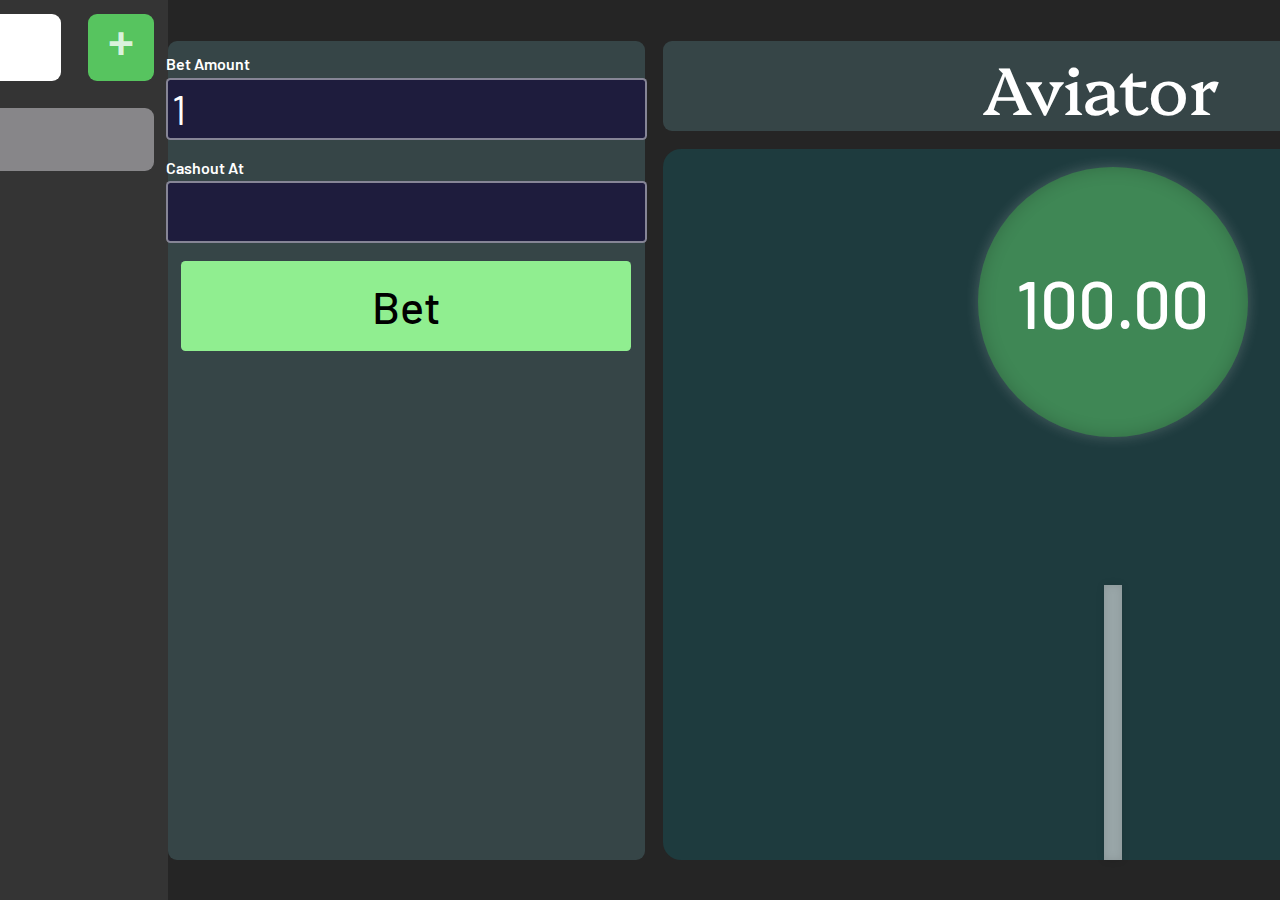
==== Aviator/index.html @ ac131eb3 "aviator des added" ====
<!DOCTYPE html>
<html lang="en">
<head>
    <meta charset="UTF-8">
    <meta name="viewport" content="width=device-width, initial-scale=1.0">
    <title>Aviator</title>
    <link rel="stylesheet" href="style.css">
    <link rel="stylesheet" href="https://cdnjs.cloudflare.com/ajax/libs/font-awesome/6.6.0/css/all.min.css" integrity="sha512-Kc323vGBEqzTmouAECnVceyQqyqdsSiqLQISBL29aUW4U/M7pSPA/gEUZQqv1cwx4OnYxTxve5UMg5GT6L4JJg==" crossorigin="anonymous" referrerpolicy="no-referrer" />
    <link rel="icon" href="../images/icon.png" type="image/png">
</head>
<body>
    <div class="sidebar">
        <div class="money">
            <div class="text" id="money">
                100.00
            </div>
            <div class="add-money" onclick="addMoney()">
                +
            </div>
        </div>
        <div class="info">
            <div class="box">
                Mines
            </div>
        </div>
    </div>
    <div class="main">
        <div class="settings">
            <div class="box">
                <p>Bet Amount</p>
                <input type="text" name="bet" id="bet" class="before" value="1">
            </div>
            
            <div class="box">
                <p>Cashout At</p>
                <input type="text" name="cashout-at" id="cashout-at">
            </div>
            
            <button id="bet-btn" onclick="bet()">Bet</button>
            <div class="box after">
                <p>Total Profit</p>
                <input type="text" name="profit" id="profit" value="0" readonly>
            </div>
            <button id="cashout-btn" class="after" onclick="cashout()">Cashout</button>
        </div>

        <div class="game">
            <div class="header">
                Aviator<i class="fa-solid fa-plane-departure"></i>
            </div>
            <div class="field" id="field">
                <div class="factor" id="factor">
                    100.00<i class="fa-solid fa-xmark"></i>
                </div>

                <div class="plane" id="plane">
                    <i class="fa-solid fa-plane-up"></i>
                </div>
                
                <div class="line" id="line">
                    
                </div>
            </div>
        </div>
    </div>
    <script src="script.js"></script>
</body>
</html>
---- Aviator/style.css ----
@import url(https://fonts.googleapis.com/css2?family=Barlow:ital,wght@0,100;0,200;0,300;0,400;0,500;0,600;0,700;0,800;0,900;1,100;1,200;1,300;1,400;1,500;1,600;1,700;1,800;1,900&family=Courier+Prime:ital,wght@0,400;0,700;1,400;1,700&display=swap);
@import url(https://fonts.googleapis.com/css2?family=Barlow:ital,wght@0,100;0,200;0,300;0,400;0,500;0,600;0,700;0,800;0,900;1,100;1,200;1,300;1,400;1,500;1,600;1,700;1,800;1,900&family=Courier+Prime:ital,wght@0,400;0,700;1,400;1,700&family=Montserrat:ital,wght@0,100..900;1,100..900&family=Platypi:ital,wght@0,300..800;1,300..800&display=swap);

*{
    margin: 0;
    padding: 0;
    font-family: "Barlow", sans-serif;
}

body{
    display: flex;
    flex-direction: row;
    align-items: center;
    justify-content: center;
    height: 100vh;

    -webkit-user-select: none; /* Chrome/Safari */
    -moz-user-select: none; /* Firefox */
    -ms-user-select: none; /* IE10+ */
    user-select: none;
}

.sidebar{
    height: 100%;
    width: 50vmin;
    background: rgb(52, 52, 52);
}

.sidebar .money{
    display: flex;
    flex-direction: row;
    align-items: center;
    justify-content: center;
}

.sidebar .money .text{
    display: flex;
    align-items: center;
    justify-content: center;
    font-size: 5vmin;
    font-weight: 800;
    background-color: rgb(255, 255, 255);
    color: rgb(52, 52, 52);
    text-align: center;
    width: 100%;
    height: 7.5vmin;
    margin: 1.5vmin;
    border-radius: 1vmin;
}

.sidebar .money .add-money{
    display: flex;
    align-items: center;
    justify-content: center;
    text-align: center;
    font-size: 5vmin;
    background-color: rgb(87, 196, 95);
    text-align: center;
    width: 10vmin;
    height: 7.5vmin;
    margin: 1.5vmin;
    border-radius: 1vmin;
    font-family: 'Courier New', Courier, monospace;
    font-weight: bold;
    color: rgba(255, 255, 255, 0.79);
    transition: 0.5s;
}

.sidebar .info{
    display: flex;
    flex-direction: column;;
    align-items: center;
    justify-content: center;
}

.sidebar .info .box{
    display: flex;
    align-items: center;
    justify-content: start;
    width: 45vmin;
    height: 5vmin;
    margin: 1.5vmin;
    padding: 1vmin;
    font-size: 2.5vmin;
    font-weight: 600;
    border-radius: 1vmin;
    background-color: rgb(135, 134, 137);
    color: rgb(11, 11, 11);
}

.main{
    display: flex;
    align-items: center;
    justify-content: center;
    flex-direction: row;
    height: 100%;
    flex: 1;
    background: rgb(37, 37, 37);
}

.main .settings{
    display: flex;
    align-items: center;
    justify-content:start;
    flex-direction: column;

    width: 50vmin;
    height: 88vmin;
    background: rgb(54, 69, 71);
    color: white;
    font-weight: 600;
    padding: 1.5vmin;
    margin-right: 2vmin;
    gap: 2vmin;
    border-radius: 1vmin;
}

.main .settings .box{
    width: auto;
}

.main .settings .box p{
    margin-bottom: 0.5vmin;
}

.main .settings .box input{
    border: 2px solid rgba(255, 255, 255, 0.461);
    outline: none;
    padding: 0.5vmin;
    font-size: 4.5vmin;
    background: rgb(30, 28, 61);
    color: white;
    border-radius: 0.5vmin;
}

.main .settings .box input:disabled{
    opacity: 1;
    filter: saturate(50%);
}

.main .settings .box select{
    border: 2px solid rgba(255, 255, 255, 0.461);
    outline: none;
    width: 50vmin;
    padding: 0.5vmin;
    font-size: 4.5vmin;
    background: rgb(30, 28, 61);
    color: white;
    border-radius: 0.5vmin;
}

.main .settings .box select:disabled{
    opacity: 1;
    filter: saturate(50%);
}

.main .settings button{
    width: 100%;
    height: 10vmin;
    padding: 1vmin;
    font-size: 5vmin;
    font-weight: 500;
    background: lightgreen;
    border: none;
    outline: none;
    border-radius: 0.5vmin;

    transition: all 0.5s;
}

.main .settings button:hover{
    filter: brightness(0.7);
}

.main .settings button:active{
    transform: translateY(0.5vmin);
}

#bet-btn{
    margin-bottom: 5vmin;
}

.main .settings .after input{
    border: none;
    outline: none;
    background: rgb(63, 100, 63);
    color: rgb(255, 255, 255);
    box-shadow: 0 0 0.7vmin rgba(255, 255, 255, 0.2);
    width: 50vmin;
    padding: 0.5vmin;
    font-size: 4.5vmin;
}

#profit{
    cursor: default;
}

#cashout-btn{
    box-shadow: 0 0 1vmin rgba(255, 255, 255, 0.4);
}

.main .game{
    display: flex;
    align-items: center;
    justify-content: center;
    flex-direction: column;
}

.main .game .field{
    width: 100vmin;
    height: 79vmin;
    background: rgb(30, 59, 62);
    border-radius: 2vmin;

    display: flex;
    align-items: center;
    justify-content: start;
    flex-direction: column;
}

.main .game .field .factor{
    color: white;
    font-size: 7.5vmin;
    font-weight: 500;

    width: 30vmin;
    height: 30vmin;

    background: rgb(63, 135, 85);
    border-radius: 50%;
    
    display: flex;
    align-items: center;
    justify-content: center;

    box-shadow: 0 0 1.5vmin rgba(255, 255, 255, 0.2), inset 0 0 2vmin rgba(0, 0, 0, 0.2);

    margin-top: 2vmin;
}

.main .game .field .factor i{
    font-size: 5vmin;
}

.main .game .field .plane{
    color: rgb(130, 206, 122);
    text-shadow: 0 0 1vmin rgba(0, 0, 0, 0.452);
    margin-top: 1.5vmin;
    font-size: 20vmin;
    animation: flying 2s linear infinite;
    z-index: 1;
}

@keyframes flying{
    0%{
        transform: translateY(0);
    }

    25%{
        transform: translateY(1vmin);
    }
    
    50%{
        transform: translateY(-2vmin);
    }

    100%{
        transform: translateY(0);
    }
}

.main .game .field .line{
    width: 2vmin;
    height: 30.5vmin;
    background: rgba(255, 255, 255, 0.548);
    position: absolute;

    top: 65vmin;
    z-index: 0;

    box-shadow:0 0 1vmin rgb(0, 0, 0, 0.1), inset 0 0 1vmin rgb(0, 0, 0, 0.1);
    animation: stretch 2s linear infinite;
    transition: 0.5s;
    
}

@keyframes stretch{
    0%{
        transform: scaleX(1);
    }
    
    50%{
        transform: scaleX(0.9);
    }

    75%{
        transform: scaleX(1.25);
    }

    100%{
        transform: scaleX(1);
    }
}

.main .game .header{
    font-family: "Platypi", serif;
    width: 100vmin;
    height: 10vmin;
    margin-bottom: 2vmin;
    background: rgb(54, 69, 71);
    color: white;
    border-radius: 1vmin;
    display: flex;
    align-items: center;
    justify-content: center;
    font-size: 7.5vmin;
}

.main .game .header i{
    margin-left: 2.5vmin;
    color: rgb(138, 164, 156);
}

.main .game .field .box{
    position: relative;
    display: flex;
    align-items: center;
    justify-content: center;
    width: 100%; 
    height: 100%; 
    border-radius: 1vmin;
    background: rgb(71, 71, 101);
    box-shadow: 0 0 4vmin rgba(255, 255, 255, 0.1);
    transition: 0.5s;
}

.disabled{
    filter: brightness(0.25);
}

.active{
    cursor: pointer;
}

.before{
    transition: 0.5s;
}

.after{
    display: none;
}

.active:hover{
    filter: brightness(1.25);
    transform: scale(1.1);
}

.open{
    animation: open 0.5s linear forwards;
}

.open img{
    transform: scale(0);
    animation: show 0.1s linear forwards;
}

.add-money:hover{
    filter: brightness(0.8);
}

.add-money:active{
    transform: translateY(1vmin);
}
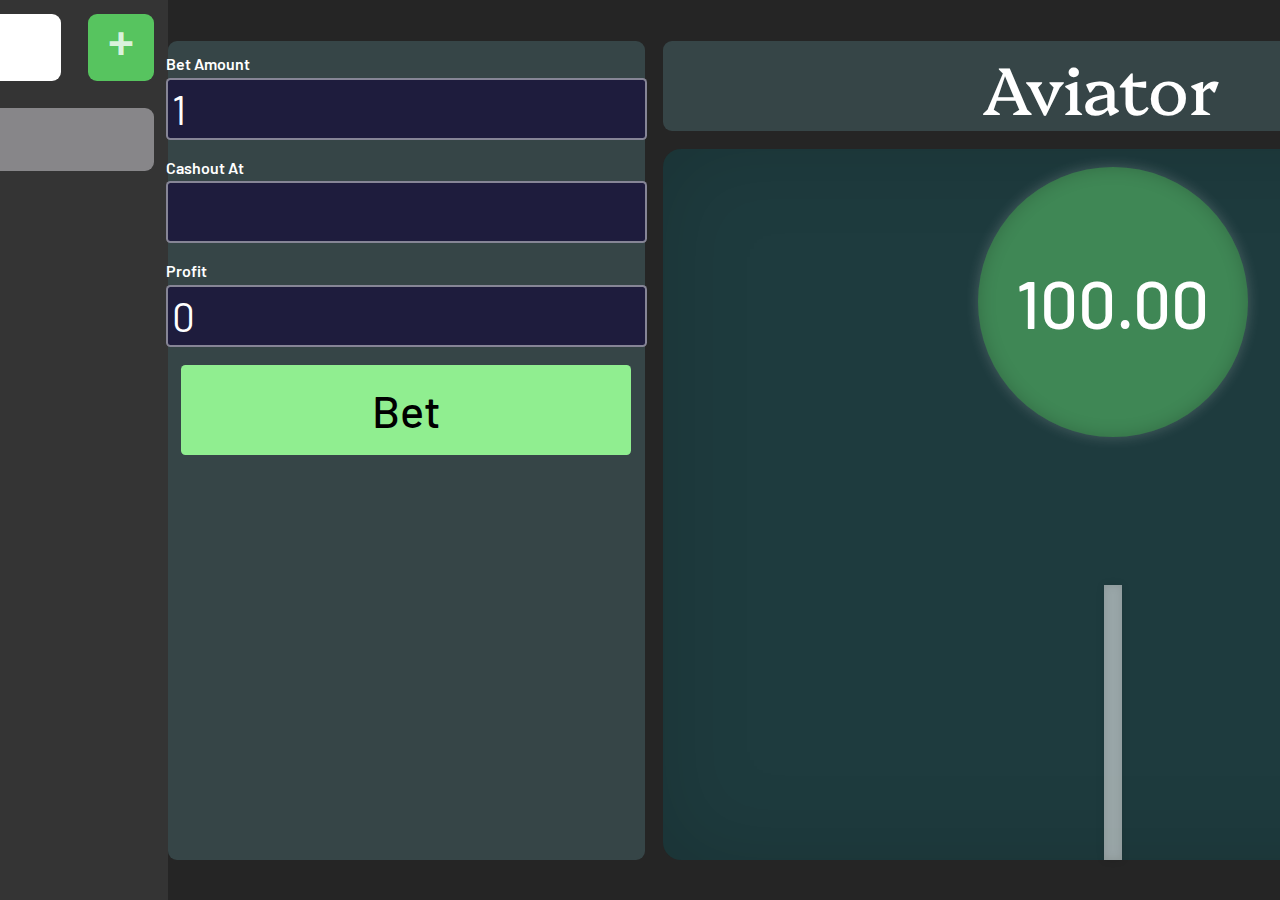
==== commit 76b40b73: "fixes" ====
--- a/Aviator/index.html
+++ b/Aviator/index.html
@@ -35,13 +35,13 @@
                 <p>Cashout At</p>
                 <input type="text" name="cashout-at" id="cashout-at">
             </div>
+
+            <div class="box">
+                <p>Profit</p>
+                <input type="text" name="profit" id="profit" value="0">
+            </div>
             
             <button id="bet-btn" onclick="bet()">Bet</button>
-            <div class="box after">
-                <p>Total Profit</p>
-                <input type="text" name="profit" id="profit" value="0" readonly>
-            </div>
-            <button id="cashout-btn" class="after" onclick="cashout()">Cashout</button>
         </div>
 
         <div class="game">
--- a/Aviator/style.css
+++ b/Aviator/style.css
@@ -216,6 +216,8 @@
     align-items: center;
     justify-content: start;
     flex-direction: column;
+
+    box-shadow: inset 0 0 10vmin rgba(0, 0, 0, 0.15);
 }
 
 .main .game .field .factor{
@@ -247,25 +249,21 @@
     text-shadow: 0 0 1vmin rgba(0, 0, 0, 0.452);
     margin-top: 1.5vmin;
     font-size: 20vmin;
-    animation: flying 2s linear infinite;
+    animation: flying 2s ease-in-out infinite;
     z-index: 1;
 }
 
 @keyframes flying{
     0%{
-        transform: translateY(0);
-    }
-
-    25%{
-        transform: translateY(1vmin);
-    }
-    
+        transform: translateY(0vmin);
+    }
+
     50%{
-        transform: translateY(-2vmin);
+        transform: translateY(10vmin);
     }
 
     100%{
-        transform: translateY(0);
+        transform: translateY(0vmin);
     }
 }
 
@@ -279,7 +277,7 @@
     z-index: 0;
 
     box-shadow:0 0 1vmin rgb(0, 0, 0, 0.1), inset 0 0 1vmin rgb(0, 0, 0, 0.1);
-    animation: stretch 2s linear infinite;
+    animation: stretch 2s ease infinite;
     transition: 0.5s;
     
 }
@@ -290,11 +288,7 @@
     }
     
     50%{
-        transform: scaleX(0.9);
-    }
-
-    75%{
-        transform: scaleX(1.25);
+        transform: scaleX(2);
     }
 
     100%{
@@ -321,49 +315,6 @@
     color: rgb(138, 164, 156);
 }
 
-.main .game .field .box{
-    position: relative;
-    display: flex;
-    align-items: center;
-    justify-content: center;
-    width: 100%; 
-    height: 100%; 
-    border-radius: 1vmin;
-    background: rgb(71, 71, 101);
-    box-shadow: 0 0 4vmin rgba(255, 255, 255, 0.1);
-    transition: 0.5s;
-}
-
-.disabled{
-    filter: brightness(0.25);
-}
-
-.active{
-    cursor: pointer;
-}
-
-.before{
-    transition: 0.5s;
-}
-
-.after{
-    display: none;
-}
-
-.active:hover{
-    filter: brightness(1.25);
-    transform: scale(1.1);
-}
-
-.open{
-    animation: open 0.5s linear forwards;
-}
-
-.open img{
-    transform: scale(0);
-    animation: show 0.1s linear forwards;
-}
-
 .add-money:hover{
     filter: brightness(0.8);
 }
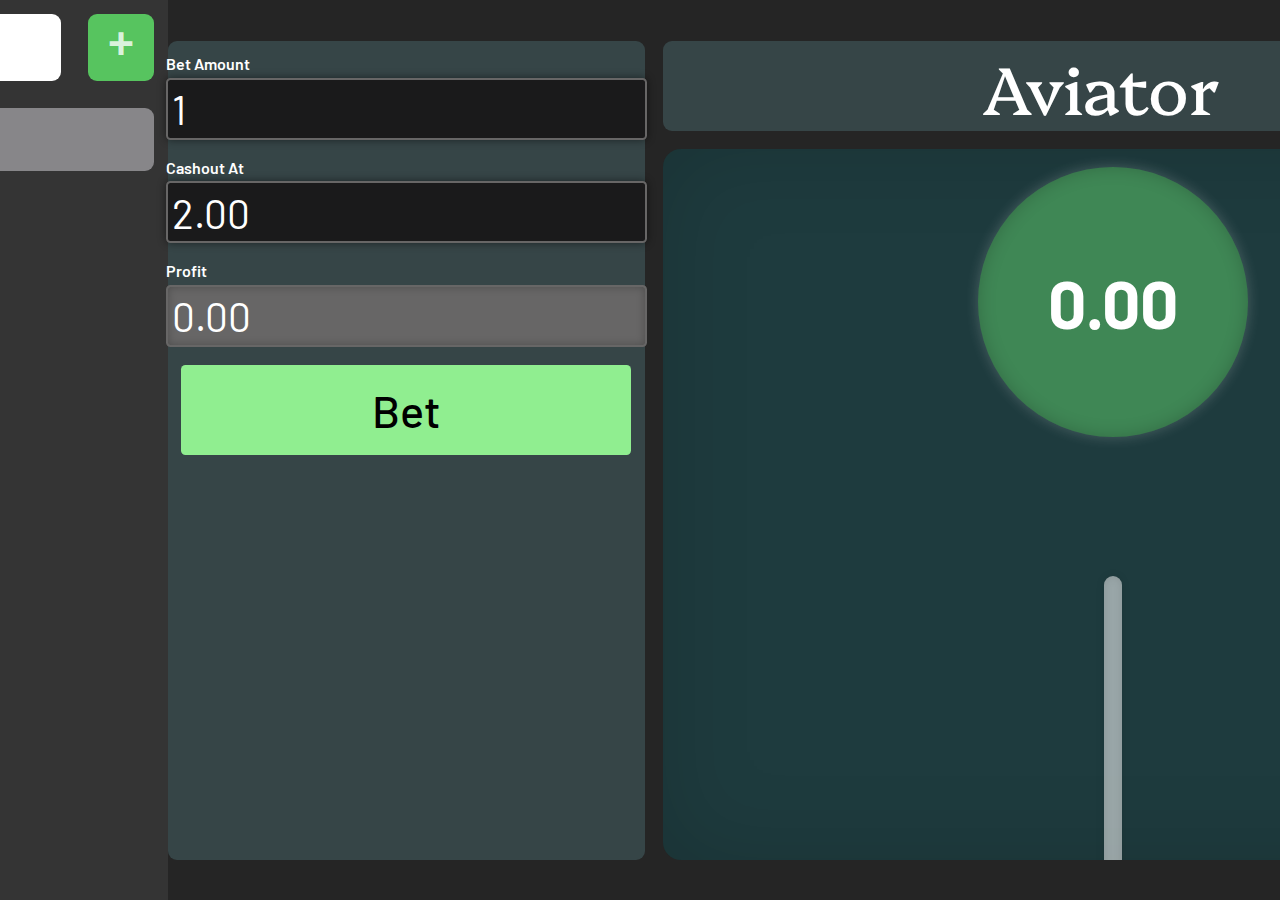
==== commit 23838f0d: "basic logic added" ====
--- a/Aviator/index.html
+++ b/Aviator/index.html
@@ -20,7 +20,7 @@
         </div>
         <div class="info">
             <div class="box">
-                Mines
+                Aviator
             </div>
         </div>
     </div>
@@ -28,20 +28,20 @@
         <div class="settings">
             <div class="box">
                 <p>Bet Amount</p>
-                <input type="text" name="bet" id="bet" class="before" value="1">
+                <input type="number" name="bet" id="bet" class="before" value="1" min="0.01">
             </div>
             
             <div class="box">
                 <p>Cashout At</p>
-                <input type="text" name="cashout-at" id="cashout-at">
+                <input type="text" name="cashout-at" id="cashout-at" value="2.00">
             </div>
 
             <div class="box">
                 <p>Profit</p>
-                <input type="text" name="profit" id="profit" value="0">
+                <input type="text" name="profit" id="profit" value="0.00" onmousedown="return false" readonly>
             </div>
             
-            <button id="bet-btn" onclick="bet()">Bet</button>
+            <button id="btn" onclick="start()">Bet</button>
         </div>
 
         <div class="game">
@@ -50,14 +50,14 @@
             </div>
             <div class="field" id="field">
                 <div class="factor" id="factor">
-                    100.00<i class="fa-solid fa-xmark"></i>
+                    0.00<i class="fa-solid fa-xmark"></i>
                 </div>
 
-                <div class="plane" id="plane">
+                <div class="plane anim" id="plane">
                     <i class="fa-solid fa-plane-up"></i>
                 </div>
                 
-                <div class="line" id="line">
+                <div class="line anim" id="line">
                     
                 </div>
             </div>
--- a/Aviator/style.css
+++ b/Aviator/style.css
@@ -124,18 +124,28 @@
 }
 
 .main .settings .box input{
-    border: 2px solid rgba(255, 255, 255, 0.461);
+    border: 2px solid rgb(103, 102, 102);
+    box-shadow: 0 0 1vmin rgba(0, 0, 0, 0.491);
     outline: none;
     padding: 0.5vmin;
     font-size: 4.5vmin;
-    background: rgb(30, 28, 61);
+    background: rgb(26, 26, 27);
     color: white;
     border-radius: 0.5vmin;
-}
-
-.main .settings .box input:disabled{
-    opacity: 1;
-    filter: saturate(50%);
+    appearance: none;
+}
+
+input::-webkit-outer-spin-button,
+input::-webkit-inner-spin-button {
+  -webkit-appearance: none;
+  margin: 0;
+}
+
+#profit{
+    border: 2px solid rgb(103, 102, 102);
+    background: rgb(103, 102, 102);
+    box-shadow:inset 0 0 1vmin rgba(0, 0, 0, 0.242);
+    user-select: none;
 }
 
 .main .settings .box select{
@@ -168,27 +178,16 @@
     transition: all 0.5s;
 }
 
-.main .settings button:hover{
+.main .settings button:enabled:hover{
     filter: brightness(0.7);
 }
 
-.main .settings button:active{
+.main .settings button:enabled:active{
     transform: translateY(0.5vmin);
 }
 
 #bet-btn{
     margin-bottom: 5vmin;
-}
-
-.main .settings .after input{
-    border: none;
-    outline: none;
-    background: rgb(63, 100, 63);
-    color: rgb(255, 255, 255);
-    box-shadow: 0 0 0.7vmin rgba(255, 255, 255, 0.2);
-    width: 50vmin;
-    padding: 0.5vmin;
-    font-size: 4.5vmin;
 }
 
 #profit{
@@ -218,12 +217,14 @@
     flex-direction: column;
 
     box-shadow: inset 0 0 10vmin rgba(0, 0, 0, 0.15);
+    overflow: hidden;
+    position: relative;
 }
 
 .main .game .field .factor{
     color: white;
     font-size: 7.5vmin;
-    font-weight: 500;
+    font-weight: 700;
 
     width: 30vmin;
     height: 30vmin;
@@ -238,19 +239,40 @@
     box-shadow: 0 0 1.5vmin rgba(255, 255, 255, 0.2), inset 0 0 2vmin rgba(0, 0, 0, 0.2);
 
     margin-top: 2vmin;
+    z-index: 2;
+
+    transition: 0.3s ease;
 }
 
 .main .game .field .factor i{
     font-size: 5vmin;
 }
 
+.main .game .field .factor.lose{
+    background: rgb(224, 73, 73);
+    color: rgb(94, 9, 9);
+}
+
 .main .game .field .plane{
-    color: rgb(130, 206, 122);
+    color: rgb(104, 104, 104);
     text-shadow: 0 0 1vmin rgba(0, 0, 0, 0.452);
     margin-top: 1.5vmin;
     font-size: 20vmin;
+    z-index: 1;
+
+    transition: all 0.5s ease, filter 0s, color 0.3s linear;
+    position: absolute;
+    top: 30vmin;
+    
+}
+
+button:disabled{
+    cursor:not-allowed;
+    filter: brightness(0.75);
+}
+
+.main .game .field .plane.anim{
     animation: flying 2s ease-in-out infinite;
-    z-index: 1;
 }
 
 @keyframes flying{
@@ -269,17 +291,21 @@
 
 .main .game .field .line{
     width: 2vmin;
-    height: 30.5vmin;
+    height: 45vmin;
     background: rgba(255, 255, 255, 0.548);
     position: absolute;
 
-    top: 65vmin;
+    top: 47.5vmin;
     z-index: 0;
 
     box-shadow:0 0 1vmin rgb(0, 0, 0, 0.1), inset 0 0 1vmin rgb(0, 0, 0, 0.1);
+    transition: all 1s ease, filter 0s, background 0.3s linear;
+
+    border-radius: 5vmin;
+}
+
+.main .game .field .line.anim{
     animation: stretch 2s ease infinite;
-    transition: 0.5s;
-    
 }
 
 @keyframes stretch{
@@ -295,6 +321,31 @@
         transform: scaleX(1);
     }
 }
+
+.main .game .field .line.end{
+    top: -120vmin;
+    border-radius: 10vmin;
+    height: 0;
+}
+
+.main .game .field .plane.end{
+
+    top: -50vmin;
+    height: 0;
+}
+
+.main .game .field .line.end.restart{
+    top: 79.5vmin;
+}
+
+.main .game .field .plane.end.restart{
+    top: 80vmin;
+}
+
+.restart{
+    filter: opacity(0);
+}
+
 
 .main .game .header{
     font-family: "Platypi", serif;
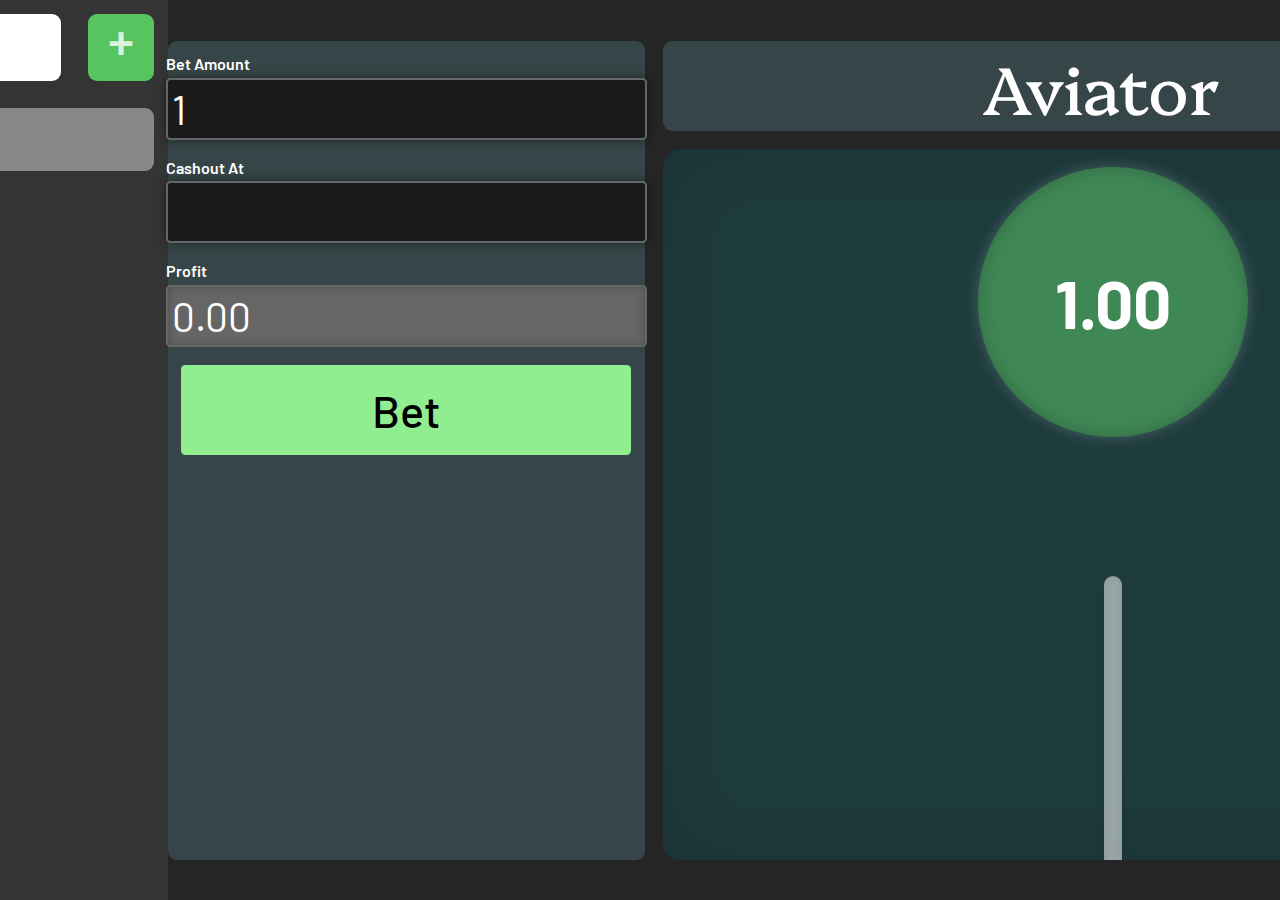
==== commit 2c6ccaeb: "aviator ratio calc added" ====
--- a/Aviator/index.html
+++ b/Aviator/index.html
@@ -28,12 +28,12 @@
         <div class="settings">
             <div class="box">
                 <p>Bet Amount</p>
-                <input type="number" name="bet" id="bet" class="before" value="1" min="0.01">
+                <input type="number" name="bet" id="bet" value="1" min="0.01" autocomplete="off"> 
             </div>
             
             <div class="box">
                 <p>Cashout At</p>
-                <input type="text" name="cashout-at" id="cashout-at" value="2.00">
+                <input type="number" name="cashout-at" id="cashout-at" value="" autocomplete="off">
             </div>
 
             <div class="box">
@@ -50,7 +50,7 @@
             </div>
             <div class="field" id="field">
                 <div class="factor" id="factor">
-                    0.00<i class="fa-solid fa-xmark"></i>
+                    1.00<i class="fa-solid fa-xmark"></i>
                 </div>
 
                 <div class="plane anim" id="plane">
--- a/Aviator/style.css
+++ b/Aviator/style.css
@@ -147,6 +147,7 @@
     box-shadow:inset 0 0 1vmin rgba(0, 0, 0, 0.242);
     user-select: none;
 }
+
 
 .main .settings .box select{
     border: 2px solid rgba(255, 255, 255, 0.461);
